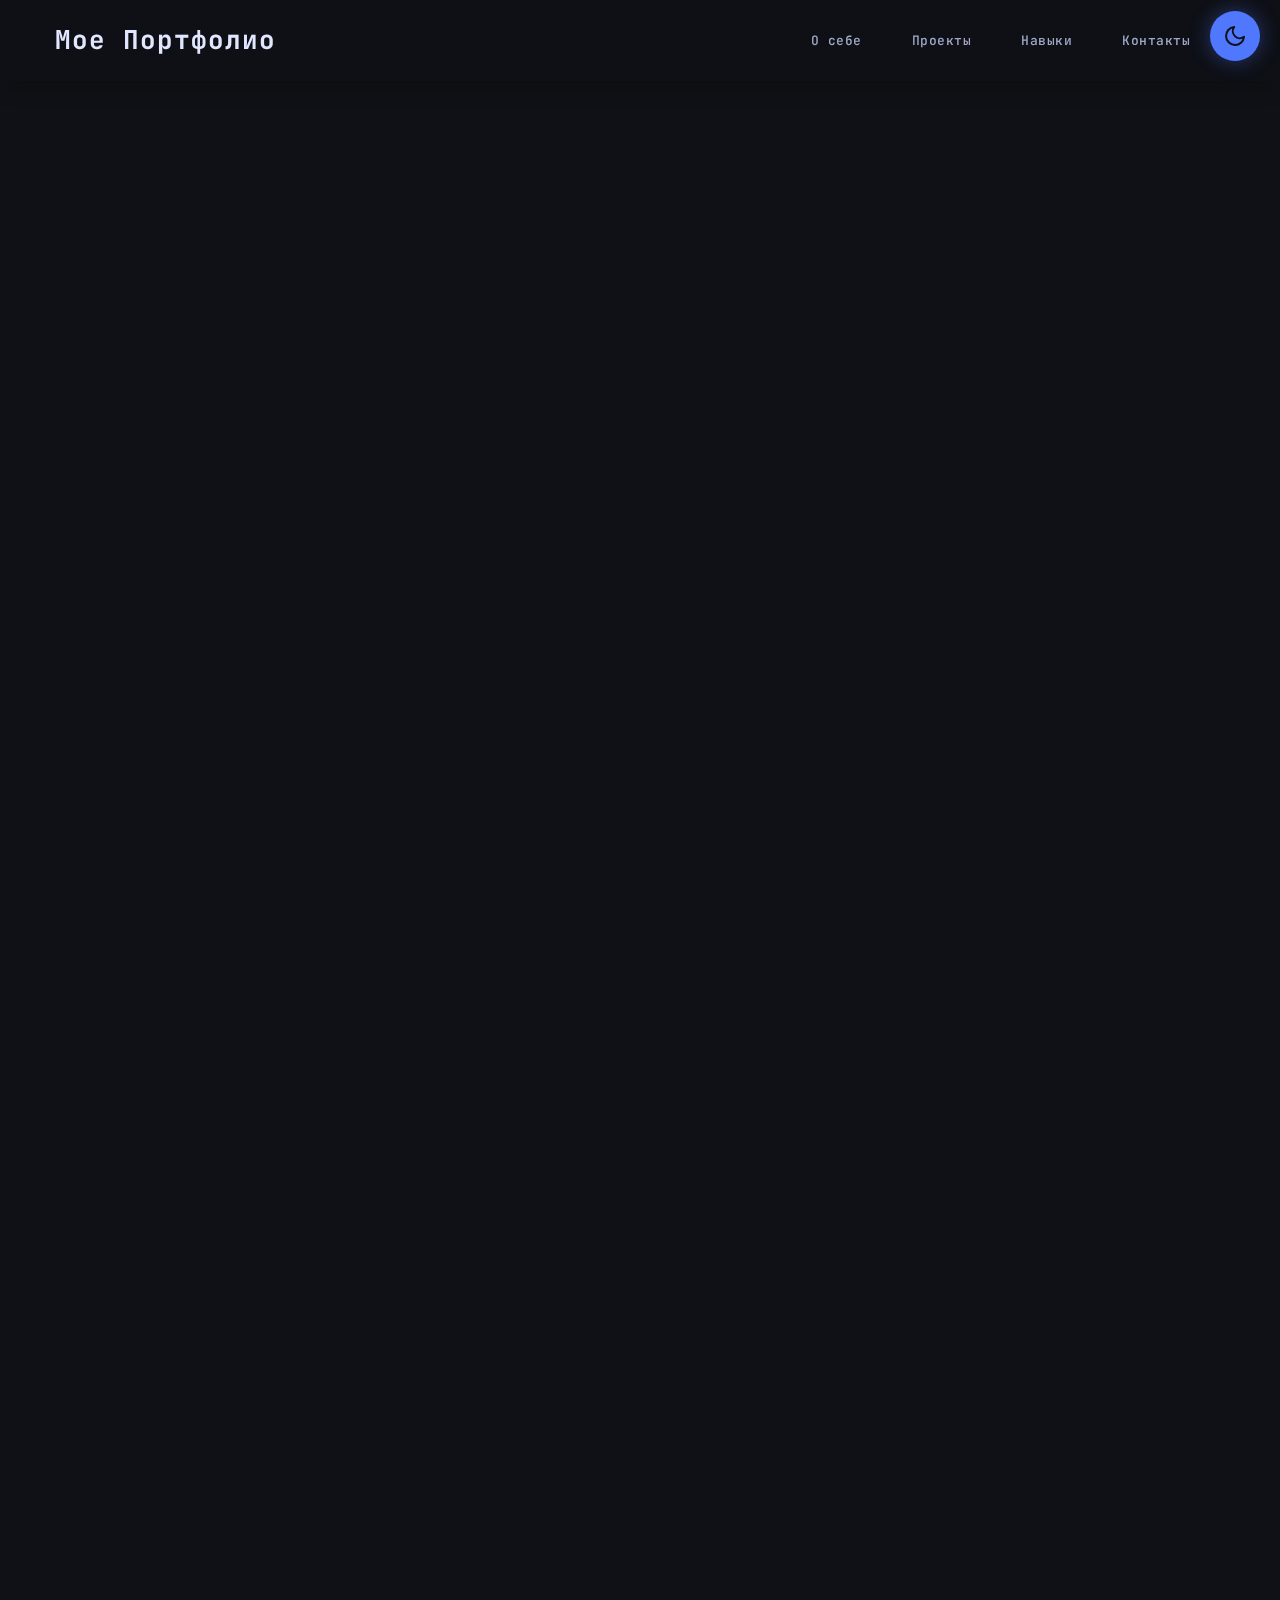
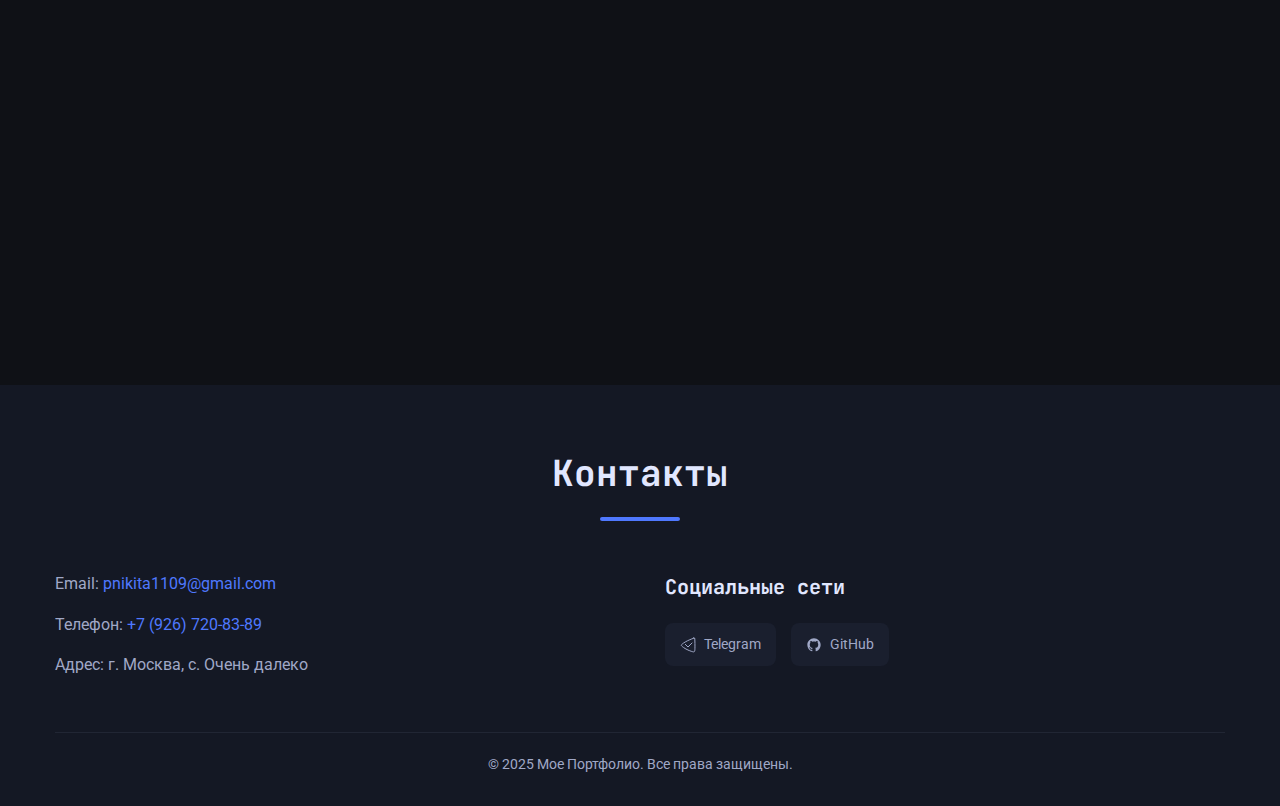
==== index.html @ 78a049b1 "first commit" ====
<!DOCTYPE html>
<html lang="ru">
<head>
    <meta charset="UTF-8">
    <meta name="viewport" content="width=device-width, initial-scale=1.0">
    <title>Моё портфолио</title>
    <link rel="preconnect" href="https://fonts.googleapis.com">
    <link rel="preconnect" href="https://fonts.gstatic.com" crossorigin>
    <link href="https://fonts.googleapis.com/css2?family=Roboto:wght@300;400;700&family=Montserrat:wght@400;600;700&family=JetBrains+Mono:wght@300;400;700&display=swap" rel="stylesheet">
    <link rel="stylesheet" href="style.css">
</head>
<body>
    <!-- Шапка сайта -->
    <header class="header">
        <div class="container">
            <div class="header__inner">
                <div class="logo">
                    <h1 class="logo__text">Мое Портфолио</h1>
                </div>
                <nav class="nav">
                    <ul class="nav__list">
                        <li class="nav__item"><a href="#about" class="nav__link">О себе</a></li>
                        <li class="nav__item"><a href="#projects" class="nav__link">Проекты</a></li>
                        <li class="nav__item"><a href="#skills" class="nav__link">Навыки</a></li>
                        <li class="nav__item"><a href="#contacts" class="nav__link">Контакты</a></li>
                        <li class="nav__item"><div class="theme-toggle" id="themeToggle">
                            <svg viewBox="0 0 24 24" fill="none" stroke="currentColor" stroke-width="2" stroke-linecap="round" stroke-linejoin="round">
                              <path d="M21 12.79A9 9 0 1 1 11.21 3 7 7 0 0 0 21 12.79z"></path>
                            </svg>
                          </div></li>
                        
                    </ul>
                </nav>
            </div>
        </div>
    </header>

    <!-- Основное содержимое -->
    <main class="main">
        <!-- Секция О себе -->
        <section class="section" id="about">
            <div class="container">
                <h2 class="section__title">О себе</h2>
                <div class="about__content">
                    <div class="about__photo">
                        <img src="assets/profile-photo.jpg" alt="Моё фото" class="photo">
                    </div>
                    <div class="about__info">
                        <p class="about__text">Привет! Меня зовут <span class="highlight">Никита</span>. Я студент в области <span class="highlight">ML</span>. Мне интересны ML, DL, NLP и современные технологии.</p>
                        <p class="about__text">В свободное время я занимаюсь саморазвитием, изучаю новые технологии и работаю над собственными проектами. Мой девиз: "<span class="highlight">Учиться новому каждый день</span>".</p>
                        <a href="#contacts" class="button">Связаться со мной</a>
                    </div>
                </div>
            </div>
        </section>

        <!-- Секция Проекты -->
        <section class="section section--light" id="projects">
            <div class="container">
                <h2 class="section__title">Проекты</h2>
                <div class="projects__list">
                    <div class="project__card">
                        <img src="https://i.pinimg.com/originals/86/ba/18/86ba18390af0a1ee0d82a0f74a8fc1e6.jpg" alt="Проект 1" class="project__image">
                        <h3 class="project__title">Wake-Up Word Detection</h3>
                        <p class="project__description">Этот проект направлен на создание и внедрение системы распознавания слов с использованием методов машинного обучения и обработки звука. Цель состоит в том, чтобы создать модель, которая сможет распознать конкретное слово или фразу из аудиовхода в режиме реального времени.</p>
                        <a href="https://github.com/Nikita-Podlutsky/wake_up_word_detect" class="project__link">Подробнее</a>
                    </div>
                    <div class="project__card">
                        <img src="https://img.iltempo.it/upload/20130818/export.1.1171655.jpg" alt="Проект 2" class="project__image">
                        <h3 class="project__title">Голосовой помощник</h3>
                        <p class="project__description">Этот инструмент способен распознавать речь и реагировать на команды с помощью регулярных выражений. Он оснащён основными функциями, такими как LLM, плеер и поиск.</p>
                        <a href="https://gitverse.ru/DeepLearningDude/voice_assistant" class="project__link">Подробнее</a>
                    </div>
                    <div class="project__card">
                        <img src="https://www.unisender.com/wp-content/uploads/2024/03/vybor-po-poryadku.jpg" alt="Проект 3" class="project__image">
                        <h3 class="project__title">Решение каптчи</h3>
                        <p class="project__description">Данная система предназначена для решения изображений капчи с использованием машинного обучения. Она включает в себя извлечение признаков с помощью ResNet50, обнаружение объектов с помощью YOLO и систему кэширования для улучшения производительности. Система предоставляет веб-сервис на основе FastAPI.</p>
                        <a href="https://github.com/Nikita-Podlutsky/yandex_captcha" class="project__link">Подробнее</a>
                    </div>
                </div>
            </div>
        </section>

        <!-- Секция Навыки -->
        <section class="section" id="skills">
            <div class="container">
                <h2 class="section__title">Навыки</h2>
                <div class="skills__container">
                    <div class="skills__column">
                        <h3 class="skills__subtitle">Hard Skills</h3>
                        <ul class="skills__list">
                            <li class="skills__item">HTML, CSS</li>
                            <li class="skills__item">Django</li>
                            <li class="skills__item">Python</li>
                            <li class="skills__item">Git</li>
                            <li class="skills__item">Flask</li>
                        </ul>
                    </div>
                    <div class="skills__column">
                        <h3 class="skills__subtitle">Soft Skills</h3>
                        <ul class="skills__list">
                            <li class="skills__item">Коммуникабельность</li>
                            <li class="skills__item">Работа в команде</li>
                            <li class="skills__item">Управление временем</li>
                            <li class="skills__item">Решение проблем</li>
                            <li class="skills__item">Адаптивность</li>
                        </ul>
                    </div>
                </div>
            </div>
        </section>
    </main>

    <!-- Подвал сайта -->
    <footer class="footer" id="contacts">
        <div class="container">
            <h2 class="section__title footer__title">Контакты</h2>
            <div class="footer__content">
                <div class="contact__info">
                    <p class="contact__item">Email: <a href="mailto:pnikita1109@gmail.com" class="contact__link">pnikita1109@gmail.com</a></p>
                    <p class="contact__item">Телефон: <a href="tel:+79267208389" class="contact__link">+7 (926) 720-83-89</a></p>
                    <p class="contact__item">Адрес: г. Москва, с. Очень далеко</p>
                </div>
                <div class="social">
                    <h3 class="social__title">Социальные сети</h3>
                    <div class="social__links">
                        <a href="https://t.me/Nikita_allscript" class="social__link" target="_blank">
                            <span class="social__icon">
                                <svg width="16" height="16" viewBox="0 0 24 24" fill="none" xmlns="http://www.w3.org/2000/svg">
                                    <path d="M22.2592 2.27922C21.9892 2.05322 21.5752 1.93322 21.0672 1.93322C20.6552 1.93322 20.1972 2.01322 19.7032 2.17322C19.2092 2.33322 18.5282 2.57722 17.6732 2.89722C16.8172 3.21722 15.8652 3.59922 14.8252 4.03922C13.7852 4.47922 12.6772 4.97722 11.5292 5.52722C10.3792 6.08122 9.27119 6.65722 8.17719 7.26722C7.09719 7.87322 6.11919 8.46722 5.26319 9.08122C4.70519 9.46722 4.20119 9.82722 3.78119 10.1712C3.36119 10.5152 3.01719 10.8232 2.74919 11.0912C2.48119 11.3592 2.27919 11.5992 2.14319 11.8112C2.00719 12.0232 1.94019 12.2072 1.94019 12.3672C1.94019 12.5272 2.00719 12.7112 2.14319 12.9232C2.27919 13.1352 2.48119 13.3792 2.74919 13.6472C3.01719 13.9152 3.36119 14.2272 3.78119 14.5672C4.20119 14.9072 4.70519 15.2712 5.26319 15.6572C5.90719 16.1312 6.69919 16.6552 7.61319 17.2272C8.53119 17.7992 9.52319 18.3472 10.6072 18.8752C11.6912 19.4032 12.7752 19.8792 13.8632 20.3272C14.9512 20.7752 15.9432 21.1432 16.8432 21.4392C17.7432 21.7352 18.4932 21.9592 19.0892 22.1072C19.6852 22.2592 20.1332 22.3352 20.4432 22.3352C20.7532 22.3352 21.0112 22.2792 21.2232 22.1672C21.4352 22.0552 21.6152 21.8832 21.7592 21.6472C21.9052 21.4152 22.0192 21.0872 22.1112 20.6712C22.2032 20.2552 22.2712 19.7272 22.3192 19.0872C22.3672 18.4472 22.3992 17.6792 22.4192 16.7832C22.4392 15.8832 22.4512 14.8392 22.4512 13.6432C22.4512 12.4472 22.4392 11.1592 22.4192 9.79522C22.3992 8.43122 22.3672 7.15522 22.3192 5.99522C22.2712 4.83922 22.2032 3.89322 22.1112 3.17322C22.0192 2.45322 21.9052 1.96322 21.7592 1.71122C21.6152 1.45922 21.4352 1.29322 21.2232 1.18722C21.0112 1.07722 20.7532 1.01722 20.4432 1.01722" stroke="currentColor" stroke-width="1.5" stroke-linecap="round" stroke-linejoin="round"/>
                                    <path d="M8 11L12 15L18 9" stroke="currentColor" stroke-width="1.5" stroke-linecap="round" stroke-linejoin="round"/>
                                </svg>
                            </span>
                            Telegram
                        </a> 
                        <a href="https://github.com/Nikita-Podlutsky/" class="social__link" target="_blank">
                            <span class="social__icon"> <!-- Используем для векторизации https://products.aspose.app/words/ru/conversion/image-to-svg -->
                                <svg width="16" height="16" viewBox="0 0 24 24" fill="none" xmlns="http://www.w3.org/2000/svg">
                                    <path d="M12 2C6.477 2 2 6.477 2 12C2 16.418 4.865 20.166 8.839 21.489C9.339 21.581 9.521 21.272 9.521 21.008C9.521 20.768 9.513 20.018 9.509 19.183C6.726 19.79 6.139 17.88 6.139 17.88C5.686 16.74 5.031 16.432 5.031 16.432C4.132 15.85 5.097 15.862 5.097 15.862C6.094 15.93 6.626 16.853 6.626 16.853C7.521 18.389 8.969 17.926 9.539 17.671C9.631 17.044 9.889 16.582 10.175 16.319C7.954 16.052 5.62 15.257 5.62 11.5C5.62 10.39 6.01 9.484 6.646 8.779C6.543 8.522 6.199 7.533 6.746 6.155C6.746 6.155 7.586 5.887 9.497 7.184C10.295 6.964 11.15 6.853 12 6.849C12.85 6.853 13.705 6.964 14.505 7.184C16.414 5.887 17.252 6.155 17.252 6.155C17.801 7.533 17.456 8.522 17.354 8.779C17.992 9.484 18.38 10.39 18.38 11.5C18.38 15.266 16.042 16.049 13.813 16.309C14.172 16.635 14.492 17.28 14.492 18.263C14.492 19.688 14.479 20.675 14.479 21.008C14.479 21.275 14.659 21.587 15.167 21.487C19.138 20.162 22 16.416 22 12C22 6.477 17.523 2 12 2Z" fill="currentColor"/>
                                </svg>
                            </span>
                            GitHub
                        </a>
                    </div>
                </div>
            </div>
            <div class="copyright">
                <p>© 2025 Мое Портфолио. Все права защищены.</p>
            </div>
        </div>
    </footer>


    <script>document.addEventListener('DOMContentLoaded', function() {
        const themeToggle = document.getElementById('themeToggle');
        const body = document.body;
        const header = document.querySelector('.header');
        const lightThemeClass = 'light-theme';
        const darkThemeClass = ''; // Темная тема по умолчанию, поэтому класс не нужен
      
        // Функция для установки темы
        function setTheme(theme) {
          if (theme === 'light') {
            body.classList.add(lightThemeClass);
            header.classList.add("light");
            localStorage.setItem('theme', 'light');
          } else {
            body.classList.remove(lightThemeClass);
            header.classList.remove("light");
            localStorage.setItem('theme', 'dark');
          }
        }
      
        // Проверяем сохраненную тему при загрузке страницы
        const savedTheme = localStorage.getItem('theme');
        if (savedTheme) {
          setTheme(savedTheme);
        } else {
          // Если тема не сохранена, устанавливаем темную тему по умолчанию
          setTheme('dark');
        }
      
        // Обработчик клика на кнопку переключения темы
        themeToggle.addEventListener('click', function() {
          if (body.classList.contains(lightThemeClass)) {
            setTheme('dark');
          } else {
            setTheme('light');
          }
        });
      });</script>
</body>
</html>
---- style.css ----
/* Глобальные стили */
:root {
    --bg-color: #0f1116; /* Установлен цвет фона по умолчанию для темной темы */
    --bg-color-light: #141824;
    --bg-color-lighter: #1a1f2e;
    --text-color: #e1e7ff;
    --text-color-muted: #a0a8c7;
    --accent-color: #4f78fe;
    --accent-color-hover: #637dfd;
    --border-radius: 8px;
    font-size: 0.9rem;
  }
  
  /* Медиа-запросы для адаптивности */
  @media (max-width: 992px) {
    .about__content {
      flex-direction: column;
      text-align: center;
    }
  
    .about__photo {
      flex: 0 0 250px;
      margin: 0 auto 30px;
    }
  
    .project__card {
      flex: 0 0 calc(50% - 15px);
    }
  
    .skills__container {
      flex-direction: column;
    }
  
    .skills__column {
      flex: 0 0 100%;
      margin-bottom: 30px;
    }
  
    .footer__content {
      flex-direction: column;
    }
  }
  
  @media (max-width: 768px) {
    .header__inner {
      flex-direction: column;
      gap: 15px;
    }
  
    .logo {
      margin-bottom: 10px;
    }
  
    .section__title {
      font-size: 2rem;
    }
  
    .project__card {
      flex: 0 0 100%;
    }
  
    .nav__list {
      justify-content: center;
      flex-wrap: wrap;
    }
  }
  
  @media (max-width: 480px) {
    .about__text {
      font-size: 1rem;
    }
  
    .section {
      padding: 60px 0;
    }
  
    .section__title {
      font-size: 1.8rem;
      margin-bottom: 30px;
    }
  
    .nav__link {
      padding: 6px 10px;
      font-size: 0.8rem;
    }
  
    .contact__item {
      font-size: 0.95rem;
    }
  }
  
  /* Анимация элементов при прокрутке */
  .animate-on-scroll {
    opacity: 0;
    transform: translateY(30px);
    transition: opacity 0.8s ease, transform 0.8s ease;
  }
  
  .animate-on-scroll.animate {
    opacity: 1;
    transform: translateY(0);
  }
  
  /* Стили для темной/светлой темы */
  .theme-toggle {
    position: fixed;
    bottom: 20px;
    right: 20px;
    width: 50px;
    height: 50px;
    border-radius: 50%;
    background-color: var(--accent-color);
    display: flex;
    align-items: center;
    justify-content: center;
    cursor: pointer;
    z-index: 999;
    box-shadow: 0 0 20px rgba(79, 120, 254, 0.4);
    transition: all 0.5s;
  }
  
  .theme-toggle:hover {
    transform: rotate(180deg);
    background-color: var(--accent-color-hover);
  }
  
  .theme-toggle svg {
    width: 24px;
    height: 24px;
    color: var(--bg-color);
  }
  
  /* Стили для светлой темы */
  body.light-theme {
    --bg-color: #f5f7fa;
    --bg-color-light: #e9ecf2;
    --bg-color-lighter: #ffffff;
    --text-color: #2a3047;
    --text-color-muted: #5a6382;
  }
  
  /* Стили для скроллбара */
  ::-webkit-scrollbar {
    width: 10px;
  }
  
  ::-webkit-scrollbar-track {
    background: var(--bg-color);
  }
  
  ::-webkit-scrollbar-thumb {
    background: var(--accent-color);
    border-radius: 5px;
  }
  
  ::-webkit-scrollbar-thumb:hover {
    background: var(--accent-color-hover);
  }
  
  /* Стили для темной темы */
  body {
    --bg-color: #0f1116;
    --bg-color-light: #141824;
    --bg-color-lighter: #1a1f2e;
    --text-color: #e1e7ff;
    --text-color-muted: #a0a8c7;
    --accent-color: #4f78fe;
    --accent-color-hover: #637dfd;
    --border-radius: 8px;
  }
  
  @keyframes fadeIn {
    from { opacity: 0; transform: translateY(20px); }
    to { opacity: 1; transform: translateY(0); }
  }
  
  @keyframes glowPulse {
    0% { box-shadow: 0 0 10px rgba(79, 120, 254, 0.2); }
    50% { box-shadow: 0 0 20px rgba(79, 120, 254, 0.4); }
    100% { box-shadow: 0 0 10px rgba(79, 120, 254, 0.2); }
  }
  
  @keyframes borderGlow {
    0% { border-color: var(--accent-color); }
    50% { border-color: var(--accent-color-hover); }
    100% { border-color: var(--accent-color); }
  }
  
  @keyframes typingCursor {
    0%, 100% { border-right-color: transparent; }
    50% { border-right-color: var(--accent-color); }
  }
  
  * {
    margin: 0;
    padding: 0;
    box-sizing: border-box;
    transition: all 0.3s ease;
  }
  
  body {
    font-family: 'Roboto', sans-serif;
    line-height: 1.6;
    color: var(--text-color);
    background-color: var(--bg-color);
    overflow-x: hidden;
  }
  
  a {
    text-decoration: none;
    color: inherit;
  }
  
  ul {
    list-style: none;
  }
  
  .container {
    max-width: 1200px;
    margin: 0 auto;
    padding: 0 15px;
  }
  
  .section {
    padding: 80px 0;
    opacity: 0;
    transform: translateY(20px);
    animation: fadeIn 0.8s forwards;
  }
  
  .section--light {
    background-color: var(--bg-color-light);
  }
  
  .section__title {
    font-family: 'JetBrains Mono', monospace;
    font-size: 2.5rem;
    color: var(--text-color);
    text-align: center;
    margin-bottom: 50px;
    position: relative;
  }
  
  .section__title::after {
    content: '';
    display: block;
    width: 80px;
    height: 4px;
    background-color: var(--accent-color);
    margin: 15px auto 0;
    border-radius: 2px;
    animation: glowPulse 2s infinite;
  }
  
  .highlight {
    color: var(--accent-color);
    position: relative;
  }
  
  .button {
    display: inline-block;
    padding: 12px 25px;
    background-color: transparent;
    border: 2px solid var(--accent-color);
    border-radius: var(--border-radius);
    color: var(--accent-color);
    font-family: 'JetBrains Mono', monospace;
    font-weight: 700;
    text-transform: uppercase;
    font-size: 0.9rem;
    letter-spacing: 1px;
    transition: all 0.3s, box-shadow 0.5s;
    cursor: pointer;
    position: relative;
    overflow: hidden;
    z-index: 1;
  }
  
  .button::before {
    content: '';
    position: absolute;
    top: 0;
    left: 0;
    width: 0%;
    height: 100%;
    background-color: var(--accent-color);
    transition: all 0.3s;
    z-index: -1;
  }
  
  .button:hover {
    color: var(--bg-color);
    box-shadow: 0 0 20px rgba(79, 120, 254, 0.5);
  }
  
  .button:hover::before {
    width: 100%;
  }
  
  /* Стили для шапки */
  .header {
    background-color: rgba(15, 17, 22, 0.95);
    padding: 20px 0;
    position: fixed;
    width: 100%;
    top: 0;
    z-index: 1000;
    backdrop-filter: blur(10px);
    box-shadow: 0 5px 20px rgba(0, 0, 0, 0.2);
  }

  header.light {
    background-color: rgba(181, 200, 249, 0.95);
    padding: 20px 0;
    position: fixed;
    width: 100%;
    top: 0;
    z-index: 1000;
    backdrop-filter: blur(10px);
    box-shadow: 0 5px 20px rgba(0, 0, 0, 0.2);
  }
  
  .header__inner {
    display: flex;
    justify-content: space-between;
    align-items: center;
  }
  
  .logo__text {
    color: var(--text-color);
    font-family: 'JetBrains Mono', monospace;
    font-weight: 700;
    font-size: 1.8rem;
    letter-spacing: 1px;
  }
  
  .nav__list {
    display: flex;
    gap: 20px;
  }
  
  .nav__link {
    color: var(--text-color-muted);
    font-weight: 500;
    padding: 8px 15px;
    border-radius: var(--border-radius);
    transition: all 0.3s;
    font-family: 'JetBrains Mono', monospace;
    font-size: 0.9rem;
    letter-spacing: 0.5px;
    position: relative;
  }
  
  .nav__link::after {
    content: '';
    position: absolute;
    bottom: 0;
    left: 50%;
    width: 0;
    height: 2px;
    background-color: var(--accent-color);
    transition: all 0.3s;
    transform: translateX(-50%);
  }
  
  .nav__link:hover {
    color: var(--text-color);
  }
  
  .nav__link:hover::after {
    width: 80%;
  }


/* Стили для секции О себе */
.main {
    padding-top: 80px;
  }
  
  .about__content {
    display: flex;
    align-items: center;
    gap: 50px;
  }
  
  .about__photo {
    flex: 0 0 300px;
    width: 300px; /* Явно зададим ширину */
    height: 300px; /* Явно зададим высоту, чтобы фоновое изображение было видно */
    position: relative;
    border-radius: var(--border-radius);
    overflow: hidden;
    background-image: url('assets/profile-photo.jpg'); /* Проверьте правильность пути */
    background-size: cover;
    background-position: center;
    transition: background-image 0.5s ease-in-out, filter 0.5s ease-in-out, transform 0.5s ease-in-out;
  }
  
  .about__photo::after {
    content: '';
    position: absolute;
    top: 0;
    left: 0;
    right: 0;
    bottom: 0;
    border: 2px solid var(--accent-color);
    border-radius: var(--border-radius);
    animation: borderGlow 3s infinite;
    pointer-events: none;
  }
  
  /* Скрываем тег <img> */
  .about__photo .photo {
    display: none;
  }
  
  .about__photo:hover {
    background-image: url('assets/profile-photo-hover.jpg'); /* Проверьте правильность пути ко второй фотографии */
    filter: grayscale(0%);
    transform: scale(1.02);
  }
  
  .about__info {
    flex: 1;
  }
  
  .about__text {
    margin-bottom: 25px;
    font-size: 1.1rem;
    color: var(--text-color-muted);
    line-height: 1.8;
  }
  
  /* Стили для секции Проекты */
  .projects__list {
    display: flex;
    flex-wrap: wrap;
    gap: 30px;
    justify-content: center;
  }
  
  .project__card {
    flex: 0 0 calc(33.333% - 20px);
    background-color: var(--bg-color-lighter);
    border-radius: var(--border-radius);
    overflow: hidden;
    box-shadow: 0 5px 15px rgba(0, 0, 0, 0.2);
    transition: all 0.5s;
    position: relative;
  }
  
  .project__card::before {
    content: '';
    position: absolute;
    top: 0;
    left: 0;
    width: 100%;
    height: 4px;
    background-color: var(--accent-color);
    transform: scaleX(0);
    transition: transform 0.5s;
    transform-origin: left;
  }
  
  .project__card:hover {
    transform: translateY(-10px);
    box-shadow: 0 15px 30px rgba(0, 0, 0, 0.3), 0 0 15px rgba(79, 120, 254, 0.3);
  }
  
  .project__card:hover::before {
    transform: scaleX(1);
  }
  
  .project__image {
    width: 100%;
    height: 200px;
    object-fit: cover;
    filter: grayscale(50%);
    transition: all 0.5s;
  }
  
  .project__card:hover .project__image {
    filter: grayscale(0%);
  }
  
  .project__title {
    padding: 15px 20px 0;
    font-family: 'JetBrains Mono', monospace;
    color: var(--text-color);
    font-size: 1.2rem;
  }
  
  .project__description {
    padding: 10px 20px;
    color: var(--text-color-muted);
  }
  
  .project__link {
    display: inline-block;
    margin: 0 20px 20px;
    color: var(--accent-color);
    font-weight: 700;
    font-family: 'JetBrains Mono', monospace;
    transition: all 0.3s;
    position: relative;
  }
  
  .project__link::after {
    content: '→';
    position: relative;
    top: 0;
    margin-left: 5px;
    opacity: 0;
    transform: translateX(-10px);
    transition: all 0.3s;
  }
  
  .project__link:hover {
    color: var(--accent-color-hover);
  }
  
  .project__link:hover::after {
    opacity: 1;
    transform: translateX(0);
  }
  
  /* Стили для секции Навыки */
  .skills__container {
    display: flex;
    gap: 50px;
    justify-content: center;
  }
  
  .skills__column {
    flex: 0 0 calc(50% - 25px);
    background-color: var(--bg-color-lighter);
    border-radius: var(--border-radius);
    padding: 30px;
    box-shadow: 0 5px 15px rgba(0, 0, 0, 0.2);
    transition: all 0.5s;
  }
  
  .skills__column:hover {
    box-shadow: 0 10px 25px rgba(0, 0, 0, 0.3), 0 0 15px rgba(79, 120, 254, 0.2);
    transform: translateY(-5px);
  }
  
  .skills__subtitle {
    font-family: 'JetBrains Mono', monospace;
    color: var(--text-color);
    margin-bottom: 20px;
    text-align: center;
    font-size: 1.4rem;
  }
  
  .skills__list {
    display: flex;
    flex-direction: column;
    gap: 15px;
  }
  
  .skills__item {
    padding: 15px 20px;
    background-color: var(--bg-color);
    border-radius: var(--border-radius);
    border-left: 4px solid var(--accent-color);
    transition: all 0.3s;
    font-family: 'JetBrains Mono', monospace;
    font-size: 0.95rem;
    position: relative;
    overflow: hidden;
    z-index: 1;
  }
  
  .skills__item::before {
    content: '';
    position: absolute;
    left: 0;
    top: 0;
    width: 0%;
    height: 100%;
    background-color: rgba(79, 120, 254, 0.1);
    transition: all 0.3s;
    z-index: -1;
  }
  
  .skills__item:hover {
    transform: translateX(5px);
  }
  
  .skills__item:hover::before {
    width: 100%;
  }
  
  /* Стили для подвала */
  .footer {
    background-color: var(--bg-color-light);
    padding: 60px 0 30px;
  }
  
  .footer__title {
    color: var(--text-color);
  }
  
  .footer__content {
    display: flex;
    justify-content: space-between;
    gap: 50px;
    margin-bottom: 40px;
  }
  
  .contact__info {
    flex: 1;
  }
  
  .contact__item {
    margin-bottom: 15px;
    font-size: 1.1rem;
    color: var(--text-color-muted);
  }
  
  .contact__link {
    color: var(--accent-color);
    transition: all 0.3s;
    position: relative;
  }
  
  .contact__link::after {
    content: '';
    position: absolute;
    bottom: -2px;
    left: 0;
    width: 0;
    height: 1px;
    background-color: var(--accent-color);
    transition: all 0.3s;
  }
  
  .contact__link:hover {
    color: var(--accent-color-hover);
  }
  
  .contact__link:hover::after {
    width: 100%;
  }
  
  .social {
    flex: 1;
  }
  
  .social__title {
    font-family: 'JetBrains Mono', monospace;
    margin-bottom: 20px;
    color: var(--text-color);
    font-size: 1.4rem;
  }
  
  .social__links {
    display: flex;
    gap: 15px;
    flex-wrap: wrap;
  }
  
  .social__link {
    display: flex;
    align-items: center;
    gap: 8px;
    padding: 10px 15px;
    background-color: var(--bg-color-lighter);
    border-radius: var(--border-radius);
    color: var(--text-color-muted);
    transition: all 0.3s;
  }
  
  .social__link:hover {
    background-color: var(--accent-color);
    color: var(--bg-color);
    transform: translateY(-5px);
    box-shadow: 0 10px 20px rgba(79, 120, 254, 0.3);
  }
  
  .social__icon {
    display: inline-flex;
    align-items: center;
    justify-content: center;
  }
  
  .copyright {
    text-align: center;
    margin-top: 30px;
    padding-top: 20px;
    border-top: 1px solid rgba(160, 168, 199, 0.1);
    color: var(--text-color-muted); /* Добавлен цвет для текста copyright */
  }
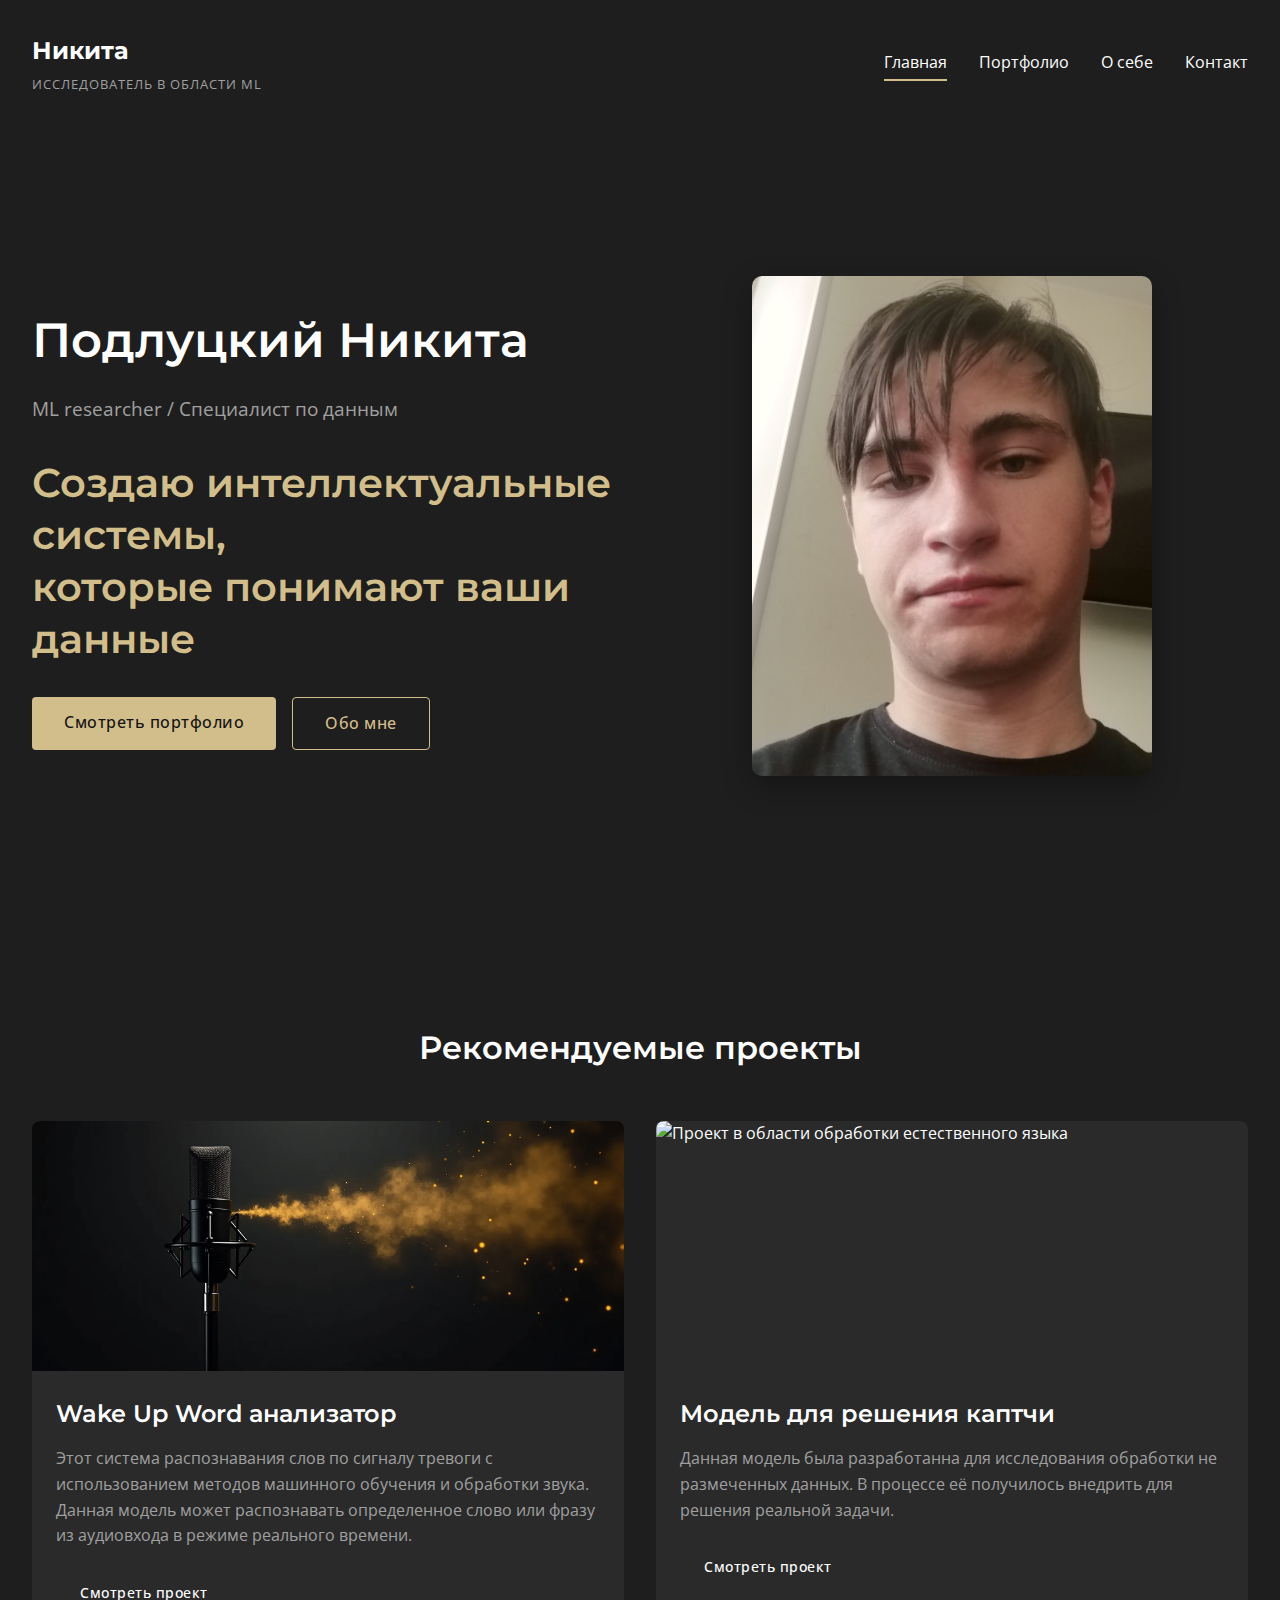
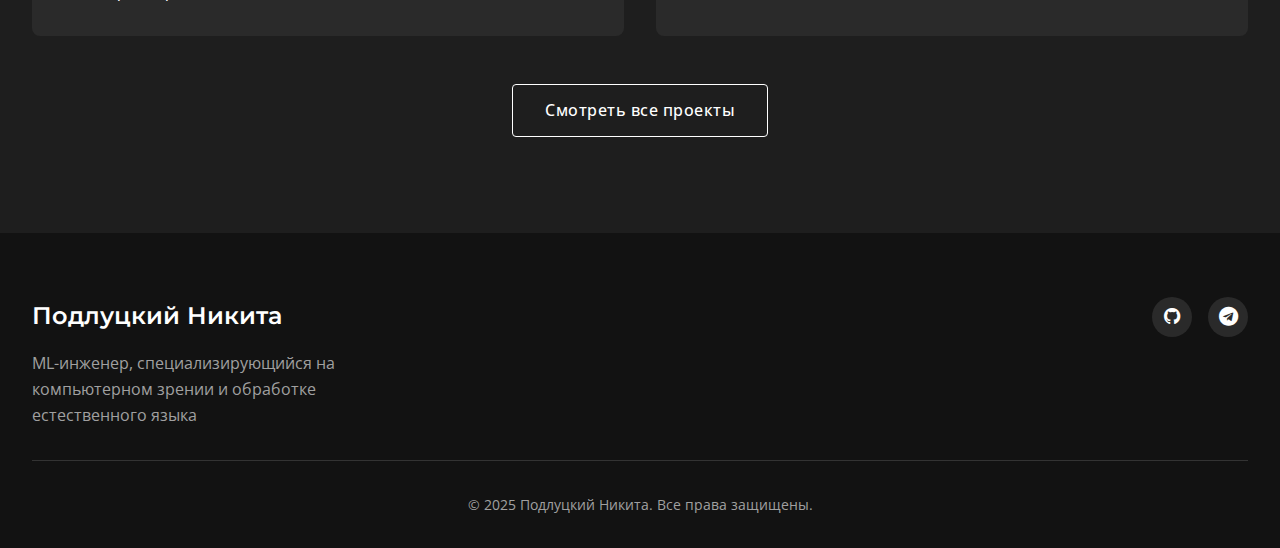
==== commit b086c774: "Новый дизайн" ====
--- a/index.html
+++ b/index.html
@@ -3,191 +3,109 @@
 <head>
     <meta charset="UTF-8">
     <meta name="viewport" content="width=device-width, initial-scale=1.0">
-    <title>Моё портфолио</title>
+    <title>Портфолио | Подлуцкий Никита</title>
+    <link rel="stylesheet" href="styles.css">
     <link rel="preconnect" href="https://fonts.googleapis.com">
     <link rel="preconnect" href="https://fonts.gstatic.com" crossorigin>
-    <link href="https://fonts.googleapis.com/css2?family=Roboto:wght@300;400;700&family=Montserrat:wght@400;600;700&family=JetBrains+Mono:wght@300;400;700&display=swap" rel="stylesheet">
-    <link rel="stylesheet" href="style.css">
+    <link rel="stylesheet" href="assets/font-awesome-4.7.0/css/font-awesome.min.css">
+    <link href="https://fonts.googleapis.com/css2?family=Montserrat:wght@300;400;500;600;700&family=Open+Sans:wght@300;400;500;600&display=swap" rel="stylesheet">
+    <script src="https://kit.fontawesome.com/a076d05399.js" crossorigin="anonymous"></script>
 </head>
 <body>
-    <!-- Шапка сайта -->
-    <header class="header">
-        <div class="container">
-            <div class="header__inner">
-                <div class="logo">
-                    <h1 class="logo__text">Мое Портфолио</h1>
+    <div class="container">
+        <header>
+            <div class="logo">
+                <h2>Никита</h2>
+                <p>ИССЛЕДОВАТЕЛЬ В ОБЛАСТИ ML</p>
+            </div>
+            <nav>
+                <ul>
+                    <li><a href="#" class="active">Главная</a></li>
+                    <li><a href="portfolio.html">Портфолио</a></li>
+                    <li><a href="about.html">О себе</a></li>
+                    <li><a href="contact.html">Контакт</a></li>
+                </ul>
+                <div class="menu-toggle">
+                    <i class="fas fa-bars"></i>
                 </div>
-                <nav class="nav">
-                    <ul class="nav__list">
-                        <li class="nav__item"><a href="#about" class="nav__link">О себе</a></li>
-                        <li class="nav__item"><a href="#projects" class="nav__link">Проекты</a></li>
-                        <li class="nav__item"><a href="#skills" class="nav__link">Навыки</a></li>
-                        <li class="nav__item"><a href="#contacts" class="nav__link">Контакты</a></li>
-                        <li class="nav__item"><div class="theme-toggle" id="themeToggle">
-                            <svg viewBox="0 0 24 24" fill="none" stroke="currentColor" stroke-width="2" stroke-linecap="round" stroke-linejoin="round">
-                              <path d="M21 12.79A9 9 0 1 1 11.21 3 7 7 0 0 0 21 12.79z"></path>
-                            </svg>
-                          </div></li>
-                        
-                    </ul>
-                </nav>
+            </nav>
+        </header>
+
+        <main class="hero">
+            <div class="hero-content">
+                <h1>Подлуцкий Никита</h1>
+                <p class="job-title">ML researcher / Специалист по данным</p>
+
+                <h2 class="tagline">Создаю интеллектуальные системы,<br>которые понимают ваши данные</h2>
+
+                <div class="cta-buttons">
+                    <a href="portfolio.html" class="btn primary-btn">Смотреть портфолио</a>
+                    <a href="about.html" class="btn secondary-btn">Обо мне</a>
+                </div>
             </div>
-        </div>
-    </header>
 
-    <!-- Основное содержимое -->
-    <main class="main">
-        <!-- Секция О себе -->
-        <section class="section" id="about">
-            <div class="container">
-                <h2 class="section__title">О себе</h2>
-                <div class="about__content">
-                    <div class="about__photo">
-                        <img src="assets/profile-photo.jpg" alt="Моё фото" class="photo">
-                    </div>
-                    <div class="about__info">
-                        <p class="about__text">Привет! Меня зовут <span class="highlight">Никита</span>. Я студент в области <span class="highlight">ML</span>. Мне интересны ML, DL, NLP и современные технологии.</p>
-                        <p class="about__text">В свободное время я занимаюсь саморазвитием, изучаю новые технологии и работаю над собственными проектами. Мой девиз: "<span class="highlight">Учиться новому каждый день</span>".</p>
-                        <a href="#contacts" class="button">Связаться со мной</a>
+            <div class="hero-image">
+                <div class="profile-frame">
+                    <div class="profile-image">
+                        <img src="assets\profile-photo.jpg" alt="Подлуцкий Никита">
                     </div>
                 </div>
             </div>
-        </section>
+        </main>
 
-        <!-- Секция Проекты -->
-        <section class="section section--light" id="projects">
-            <div class="container">
-                <h2 class="section__title">Проекты</h2>
-                <div class="projects__list">
-                    <div class="project__card">
-                        <img src="https://i.pinimg.com/originals/86/ba/18/86ba18390af0a1ee0d82a0f74a8fc1e6.jpg" alt="Проект 1" class="project__image">
-                        <h3 class="project__title">Wake-Up Word Detection</h3>
-                        <p class="project__description">Этот проект направлен на создание и внедрение системы распознавания слов с использованием методов машинного обучения и обработки звука. Цель состоит в том, чтобы создать модель, которая сможет распознать конкретное слово или фразу из аудиовхода в режиме реального времени.</p>
-                        <a href="https://github.com/Nikita-Podlutsky/wake_up_word_detect" class="project__link">Подробнее</a>
+        <section class="featured-section">
+            <h2 class="section-title">Рекомендуемые проекты</h2>
+
+            <div class="featured-projects">
+                <div class="project-card">
+                    <div class="project-image">
+                        <img src="assets\wuw.webp" alt="Проект в области компьютерного зрения">
                     </div>
-                    <div class="project__card">
-                        <img src="https://img.iltempo.it/upload/20130818/export.1.1171655.jpg" alt="Проект 2" class="project__image">
-                        <h3 class="project__title">Голосовой помощник</h3>
-                        <p class="project__description">Этот инструмент способен распознавать речь и реагировать на команды с помощью регулярных выражений. Он оснащён основными функциями, такими как LLM, плеер и поиск.</p>
-                        <a href="https://gitverse.ru/DeepLearningDude/voice_assistant" class="project__link">Подробнее</a>
+                    <div class="project-details">
+                        <h3>Wake Up Word анализатор</h3>
+                        <p>Этот система распознавания слов по сигналу тревоги с использованием методов машинного обучения и обработки звука. Данная модель может распознавать определенное слово или фразу из аудиовхода в режиме реального времени.</p>
+                        <a href="project1.html" class="btn small-btn">Смотреть проект</a>
                     </div>
-                    <div class="project__card">
-                        <img src="https://www.unisender.com/wp-content/uploads/2024/03/vybor-po-poryadku.jpg" alt="Проект 3" class="project__image">
-                        <h3 class="project__title">Решение каптчи</h3>
-                        <p class="project__description">Данная система предназначена для решения изображений капчи с использованием машинного обучения. Она включает в себя извлечение признаков с помощью ResNet50, обнаружение объектов с помощью YOLO и систему кэширования для улучшения производительности. Система предоставляет веб-сервис на основе FastAPI.</p>
-                        <a href="https://github.com/Nikita-Podlutsky/yandex_captcha" class="project__link">Подробнее</a>
+                </div>
+
+                <div class="project-card">
+                    <div class="project-image">
+                        <img src="https://via.placeholder.com/600x400" alt="Проект в области обработки естественного языка">
+                    </div>
+                    <div class="project-details">
+                        <h3>Модель для решения каптчи</h3>
+                        <p>Данная модель была разработанна для исследования обработки не размеченных данных. В процессе её получилось внедрить для решения реальной задачи.</p>
+                        <a href="project2.html" class="btn small-btn">Смотреть проект</a>
                     </div>
                 </div>
             </div>
+
+            <div class="view-all-projects">
+                <a href="portfolio.html" class="btn outline-btn">Смотреть все проекты</a>
+            </div>
         </section>
 
-        <!-- Секция Навыки -->
-        <section class="section" id="skills">
-            <div class="container">
-                <h2 class="section__title">Навыки</h2>
-                <div class="skills__container">
-                    <div class="skills__column">
-                        <h3 class="skills__subtitle">Hard Skills</h3>
-                        <ul class="skills__list">
-                            <li class="skills__item">HTML, CSS</li>
-                            <li class="skills__item">Django</li>
-                            <li class="skills__item">Python</li>
-                            <li class="skills__item">Git</li>
-                            <li class="skills__item">Flask</li>
-                        </ul>
-                    </div>
-                    <div class="skills__column">
-                        <h3 class="skills__subtitle">Soft Skills</h3>
-                        <ul class="skills__list">
-                            <li class="skills__item">Коммуникабельность</li>
-                            <li class="skills__item">Работа в команде</li>
-                            <li class="skills__item">Управление временем</li>
-                            <li class="skills__item">Решение проблем</li>
-                            <li class="skills__item">Адаптивность</li>
-                        </ul>
+
+    </div>        <footer>
+            <div class="footer-content">
+                <div class="footer-left">
+                    <h3>Подлуцкий Никита</h3>
+                    <p>ML-инженер, специализирующийся на компьютерном зрении и обработке естественного языка</p>
+                </div>
+
+                <div class="footer-right">
+                    <div class="social-links">
+                        <a href="https://github.com/Nikita-Podlutsky"><i class="fa fa-github" aria-hidden="true"></i></a>
+                        <a href="https://t.me/Nikita_allscript"><i class="fa fa-telegram"></i></a>
+
                     </div>
                 </div>
             </div>
-        </section>
-    </main>
 
-    <!-- Подвал сайта -->
-    <footer class="footer" id="contacts">
-        <div class="container">
-            <h2 class="section__title footer__title">Контакты</h2>
-            <div class="footer__content">
-                <div class="contact__info">
-                    <p class="contact__item">Email: <a href="mailto:pnikita1109@gmail.com" class="contact__link">pnikita1109@gmail.com</a></p>
-                    <p class="contact__item">Телефон: <a href="tel:+79267208389" class="contact__link">+7 (926) 720-83-89</a></p>
-                    <p class="contact__item">Адрес: г. Москва, с. Очень далеко</p>
-                </div>
-                <div class="social">
-                    <h3 class="social__title">Социальные сети</h3>
-                    <div class="social__links">
-                        <a href="https://t.me/Nikita_allscript" class="social__link" target="_blank">
-                            <span class="social__icon">
-                                <svg width="16" height="16" viewBox="0 0 24 24" fill="none" xmlns="http://www.w3.org/2000/svg">
-                                    <path d="M22.2592 2.27922C21.9892 2.05322 21.5752 1.93322 21.0672 1.93322C20.6552 1.93322 20.1972 2.01322 19.7032 2.17322C19.2092 2.33322 18.5282 2.57722 17.6732 2.89722C16.8172 3.21722 15.8652 3.59922 14.8252 4.03922C13.7852 4.47922 12.6772 4.97722 11.5292 5.52722C10.3792 6.08122 9.27119 6.65722 8.17719 7.26722C7.09719 7.87322 6.11919 8.46722 5.26319 9.08122C4.70519 9.46722 4.20119 9.82722 3.78119 10.1712C3.36119 10.5152 3.01719 10.8232 2.74919 11.0912C2.48119 11.3592 2.27919 11.5992 2.14319 11.8112C2.00719 12.0232 1.94019 12.2072 1.94019 12.3672C1.94019 12.5272 2.00719 12.7112 2.14319 12.9232C2.27919 13.1352 2.48119 13.3792 2.74919 13.6472C3.01719 13.9152 3.36119 14.2272 3.78119 14.5672C4.20119 14.9072 4.70519 15.2712 5.26319 15.6572C5.90719 16.1312 6.69919 16.6552 7.61319 17.2272C8.53119 17.7992 9.52319 18.3472 10.6072 18.8752C11.6912 19.4032 12.7752 19.8792 13.8632 20.3272C14.9512 20.7752 15.9432 21.1432 16.8432 21.4392C17.7432 21.7352 18.4932 21.9592 19.0892 22.1072C19.6852 22.2592 20.1332 22.3352 20.4432 22.3352C20.7532 22.3352 21.0112 22.2792 21.2232 22.1672C21.4352 22.0552 21.6152 21.8832 21.7592 21.6472C21.9052 21.4152 22.0192 21.0872 22.1112 20.6712C22.2032 20.2552 22.2712 19.7272 22.3192 19.0872C22.3672 18.4472 22.3992 17.6792 22.4192 16.7832C22.4392 15.8832 22.4512 14.8392 22.4512 13.6432C22.4512 12.4472 22.4392 11.1592 22.4192 9.79522C22.3992 8.43122 22.3672 7.15522 22.3192 5.99522C22.2712 4.83922 22.2032 3.89322 22.1112 3.17322C22.0192 2.45322 21.9052 1.96322 21.7592 1.71122C21.6152 1.45922 21.4352 1.29322 21.2232 1.18722C21.0112 1.07722 20.7532 1.01722 20.4432 1.01722" stroke="currentColor" stroke-width="1.5" stroke-linecap="round" stroke-linejoin="round"/>
-                                    <path d="M8 11L12 15L18 9" stroke="currentColor" stroke-width="1.5" stroke-linecap="round" stroke-linejoin="round"/>
-                                </svg>
-                            </span>
-                            Telegram
-                        </a> 
-                        <a href="https://github.com/Nikita-Podlutsky/" class="social__link" target="_blank">
-                            <span class="social__icon"> <!-- Используем для векторизации https://products.aspose.app/words/ru/conversion/image-to-svg -->
-                                <svg width="16" height="16" viewBox="0 0 24 24" fill="none" xmlns="http://www.w3.org/2000/svg">
-                                    <path d="M12 2C6.477 2 2 6.477 2 12C2 16.418 4.865 20.166 8.839 21.489C9.339 21.581 9.521 21.272 9.521 21.008C9.521 20.768 9.513 20.018 9.509 19.183C6.726 19.79 6.139 17.88 6.139 17.88C5.686 16.74 5.031 16.432 5.031 16.432C4.132 15.85 5.097 15.862 5.097 15.862C6.094 15.93 6.626 16.853 6.626 16.853C7.521 18.389 8.969 17.926 9.539 17.671C9.631 17.044 9.889 16.582 10.175 16.319C7.954 16.052 5.62 15.257 5.62 11.5C5.62 10.39 6.01 9.484 6.646 8.779C6.543 8.522 6.199 7.533 6.746 6.155C6.746 6.155 7.586 5.887 9.497 7.184C10.295 6.964 11.15 6.853 12 6.849C12.85 6.853 13.705 6.964 14.505 7.184C16.414 5.887 17.252 6.155 17.252 6.155C17.801 7.533 17.456 8.522 17.354 8.779C17.992 9.484 18.38 10.39 18.38 11.5C18.38 15.266 16.042 16.049 13.813 16.309C14.172 16.635 14.492 17.28 14.492 18.263C14.492 19.688 14.479 20.675 14.479 21.008C14.479 21.275 14.659 21.587 15.167 21.487C19.138 20.162 22 16.416 22 12C22 6.477 17.523 2 12 2Z" fill="currentColor"/>
-                                </svg>
-                            </span>
-                            GitHub
-                        </a>
-                    </div>
-                </div>
+            <div class="footer-bottom">
+                <p>&copy; 2025 Подлуцкий Никита. Все права защищены.</p>
             </div>
-            <div class="copyright">
-                <p>© 2025 Мое Портфолио. Все права защищены.</p>
-            </div>
-        </div>
-    </footer>
-
-
-    <script>document.addEventListener('DOMContentLoaded', function() {
-        const themeToggle = document.getElementById('themeToggle');
-        const body = document.body;
-        const header = document.querySelector('.header');
-        const lightThemeClass = 'light-theme';
-        const darkThemeClass = ''; // Темная тема по умолчанию, поэтому класс не нужен
-      
-        // Функция для установки темы
-        function setTheme(theme) {
-          if (theme === 'light') {
-            body.classList.add(lightThemeClass);
-            header.classList.add("light");
-            localStorage.setItem('theme', 'light');
-          } else {
-            body.classList.remove(lightThemeClass);
-            header.classList.remove("light");
-            localStorage.setItem('theme', 'dark');
-          }
-        }
-      
-        // Проверяем сохраненную тему при загрузке страницы
-        const savedTheme = localStorage.getItem('theme');
-        if (savedTheme) {
-          setTheme(savedTheme);
-        } else {
-          // Если тема не сохранена, устанавливаем темную тему по умолчанию
-          setTheme('dark');
-        }
-      
-        // Обработчик клика на кнопку переключения темы
-        themeToggle.addEventListener('click', function() {
-          if (body.classList.contains(lightThemeClass)) {
-            setTheme('dark');
-          } else {
-            setTheme('light');
-          }
-        });
-      });</script>
+        </footer>
+        <script src="script.js"></script>
 </body>
 </html>--- a/styles.css
+++ b/styles.css
@@ -0,0 +1,382 @@
+/* Base Styles */
+:root {
+  --dark-bg: #1e1e1e;
+  --darker-bg: #121212;
+  --lighter-bg: #2a2a2a;
+  --accent-color: #d2be8a;
+  --text-color: #ffffff;
+  --secondary-text: #a0a0a0;
+  --border-color: #333333;
+}
+
+* {
+  margin: 0;
+  padding: 0;
+  box-sizing: border-box;
+}
+
+body {
+  font-family: 'Open Sans', sans-serif;
+  background-color: var(--dark-bg);
+  color: var(--text-color);
+  line-height: 1.6;
+}
+
+h1, h2, h3, h4, h5, h6 {
+  font-family: 'Montserrat', sans-serif;
+  font-weight: 600;
+  margin-bottom: 1rem;
+}
+
+a {
+  text-decoration: none;
+  color: var(--text-color);
+  transition: all 0.3s ease;
+}
+
+a:hover {
+  color: var(--accent-color);
+}
+
+.container {
+  max-width: 1400px;
+  margin: 0 auto;
+  padding: 0 2rem;
+}
+
+/* Header Styles */
+header {
+  display: flex;
+  justify-content: space-between;
+  align-items: center;
+  padding: 2rem 0;
+}
+
+.logo h2 {
+  font-weight: 700;
+  margin-bottom: 0.2rem;
+}
+
+.logo p {
+  font-size: 0.8rem;
+  letter-spacing: 1px;
+  color: var(--secondary-text);
+}
+
+nav ul {
+  display: flex;
+  list-style: none;
+}
+
+nav ul li {
+  margin-left: 2rem;
+}
+
+nav ul li a {
+  position: relative;
+  padding-bottom: 0.5rem;
+}
+
+nav ul li a:after {
+  content: '';
+  position: absolute;
+  width: 0;
+  height: 2px;
+  background-color: var(--accent-color);
+  bottom: 0;
+  left: 0;
+  transition: width 0.3s ease;
+}
+
+nav ul li a:hover:after,
+nav ul li a.active:after {
+  width: 100%;
+}
+
+.menu-toggle {
+  display: none;
+  cursor: pointer;
+}
+
+/* Hero Section */
+.hero {
+  display: flex;
+  justify-content: space-between;
+  align-items: center;
+  min-height: calc(100vh - 100px);
+  padding: 2rem 0;
+}
+
+.hero-content {
+  flex: 1;
+  padding-right: 2rem;
+}
+
+.hero-content h1 {
+  font-size: 3rem;
+  margin-bottom: 1rem;
+}
+
+.job-title {
+  color: var(--secondary-text);
+  font-size: 1.2rem;
+  margin-bottom: 2rem;
+}
+
+.tagline {
+  font-size: 2.5rem;
+  line-height: 1.3;
+  margin-bottom: 2rem;
+  color: var(--accent-color);
+}
+
+.cta-buttons {
+  display: flex;
+  gap: 1rem;
+}
+
+.btn {
+  display: inline-block;
+  padding: 0.8rem 2rem;
+  border-radius: 4px;
+  font-weight: 500;
+  transition: all 0.3s ease;
+  letter-spacing: 0.5px;
+}
+
+.primary-btn {
+  background-color: var(--accent-color);
+  color: var(--darker-bg);
+}
+
+.primary-btn:hover {
+  background-color: #c2af7d;
+  color: var(--darker-bg);
+}
+
+.secondary-btn {
+  background-color: transparent;
+  border: 1px solid var(--accent-color);
+  color: var(--accent-color);
+}
+
+.secondary-btn:hover {
+  background-color: var(--accent-color);
+  color: var(--darker-bg);
+}
+
+.small-btn {
+  padding: 0.5rem 1.5rem;
+  font-size: 0.9rem;
+}
+
+.outline-btn {
+  background-color: transparent;
+  border: 1px solid var(--text-color);
+  color: var(--text-color);
+}
+
+.outline-btn:hover {
+  background-color: var(--text-color);
+  color: var(--darker-bg);
+}
+
+.hero-image {
+  flex: 1;
+  display: flex;
+  justify-content: center;
+  align-items: center;
+}
+
+.profile-frame {
+  position: relative;
+  width: 400px;
+  height: 500px;
+}
+
+.profile-image {
+  width: 100%;
+  height: 100%;
+  overflow: hidden;
+  border-radius: 10px;
+  box-shadow: 0 10px 30px rgba(0, 0, 0, 0.3);
+}
+
+.profile-image img {
+  width: 100%;
+  height: 100%;
+  object-fit: cover;
+}
+
+/* Featured Section */
+.featured-section {
+  padding: 6rem 0;
+}
+
+.section-title {
+  text-align: center;
+  margin-bottom: 3rem;
+  font-size: 2rem;
+}
+
+.featured-projects {
+  display: flex;
+  flex-wrap: wrap;
+  gap: 2rem;
+  margin-bottom: 3rem;
+}
+
+.project-card {
+  flex: 1 1 calc(50% - 1rem);
+  background-color: var(--lighter-bg);
+  border-radius: 8px;
+  overflow: hidden;
+  transition: transform 0.3s ease, box-shadow 0.3s ease;
+}
+
+.project-card:hover {
+  transform: translateY(-10px);
+  box-shadow: 0 15px 30px rgba(0, 0, 0, 0.3);
+}
+
+.project-image {
+  width: 100%;
+  height: 250px;
+  overflow: hidden;
+}
+
+.project-image img {
+  width: 100%;
+  height: 100%;
+  object-fit: cover;
+  transition: transform 0.5s ease;
+}
+
+.project-card:hover .project-image img {
+  transform: scale(1.05);
+}
+
+.project-details {
+  padding: 1.5rem;
+}
+
+.project-details h3 {
+  font-size: 1.5rem;
+  margin-bottom: 0.8rem;
+}
+
+.project-details p {
+  color: var(--secondary-text);
+  margin-bottom: 1.5rem;
+}
+
+.view-all-projects {
+  text-align: center;
+}
+
+/* Footer */
+footer {
+  width: 100%;
+  padding-top: 4rem;
+  padding-left: 2rem; /* Добавьте левый отступ, если нужно */
+  padding-right: 2rem; /* Добавьте правый отступ, если нужно */
+  background-color: var(--darker-bg);
+}
+
+.footer-content {
+  display: flex;
+  justify-content: space-between;
+  padding-bottom: 2rem;
+  border-bottom: 1px solid var(--border-color);
+}
+
+.footer-left h3 {
+  font-size: 1.5rem;
+  margin-bottom: 1rem;
+}
+
+.footer-left p {
+  color: var(--secondary-text);
+  max-width: 400px;
+}
+
+.social-links {
+  display: flex;
+  gap: 1rem;
+}
+
+.social-links a {
+  display: inline-flex;
+  justify-content: center;
+  align-items: center;
+  width: 40px;
+  height: 40px;
+  border-radius: 50%;
+  background-color: var(--lighter-bg);
+  transition: transform 0.3s ease, background-color 0.3s ease;
+}
+
+.social-links a:hover {
+  transform: translateY(-5px);
+  background-color: var(--accent-color);
+}
+
+.social-links a i {
+  font-size: 1.2rem;
+}
+
+.footer-bottom {
+  padding: 2rem 0;
+  text-align: center;
+}
+
+.footer-bottom p {
+  color: var(--secondary-text);
+  font-size: 0.9rem;
+}
+
+/* Media Queries */
+@media (max-width: 992px) {
+  .hero {
+      flex-direction: column;
+      text-align: center;
+  }
+
+  .hero-content {
+      padding-right: 0;
+      margin-bottom: 3rem;
+  }
+
+  .cta-buttons {
+      justify-content: center;
+  }
+
+  .project-card {
+      flex: 1 1 100%;
+  }
+
+  .footer-content {
+      flex-direction: column;
+      align-items: center;
+      text-align: center;
+  }
+
+  .footer-left {
+      margin-bottom: 2rem;
+  }
+}
+
+@media (max-width: 768px) {
+  nav ul {
+      display: none;
+  }
+
+  .menu-toggle {
+      display: block;
+  }
+
+  .profile-frame {
+      width: 300px;
+      height: 375px;
+  }
+}